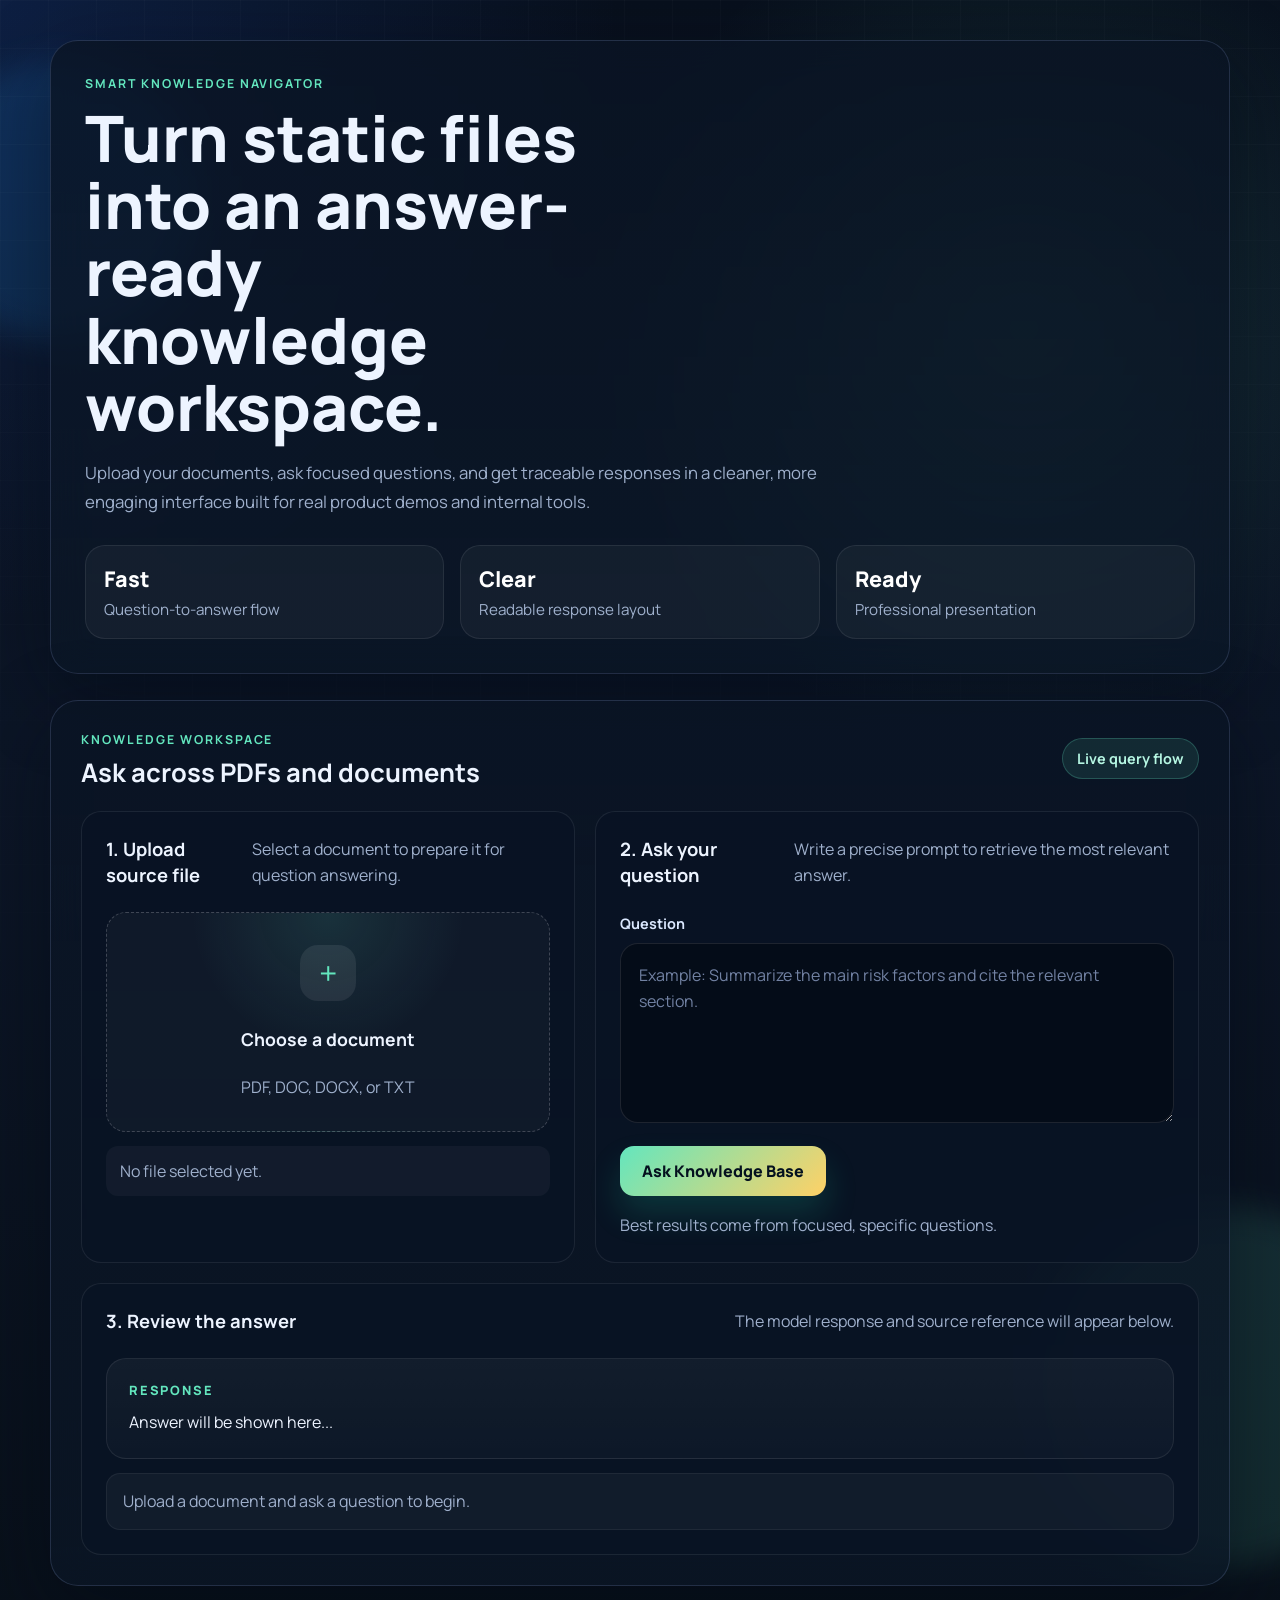
==== index.html @ c0827490 "initial commit" ====
<!DOCTYPE html>
<html lang="en">
<head>
    <meta charset="UTF-8">
    <meta name="viewport" content="width=device-width, initial-scale=1.0">
    <title>Smart Knowledge Navigator</title>
    <link rel="preconnect" href="https://fonts.googleapis.com">
    <link rel="preconnect" href="https://fonts.gstatic.com" crossorigin>
    <link href="https://fonts.googleapis.com/css2?family=Manrope:wght@400;500;600;700;800&display=swap" rel="stylesheet">
    <link rel="stylesheet" href="index.css">
</head>
<body>
    <div class="page-shell">
        <div class="bg-orb orb-one"></div>
        <div class="bg-orb orb-two"></div>
        <div class="grid-glow"></div>

        <main class="app-frame">
            <section class="hero-panel">
                <div class="eyebrow">Smart Knowledge Navigator</div>
                <h1>Turn static files into an answer-ready knowledge workspace.</h1>
                <p class="hero-copy">
                    Upload your documents, ask focused questions, and get traceable responses in a cleaner,
                    more engaging interface built for real product demos and internal tools.
                </p>

                <div class="hero-stats">
                    <div class="stat-card">
                        <span class="stat-value">Fast</span>
                        <span class="stat-label">Question-to-answer flow</span>
                    </div>
                    <div class="stat-card">
                        <span class="stat-value">Clear</span>
                        <span class="stat-label">Readable response layout</span>
                    </div>
                    <div class="stat-card">
                        <span class="stat-value">Ready</span>
                        <span class="stat-label">Professional presentation</span>
                    </div>
                </div>
            </section>

            <section class="workspace-card">
                <div class="workspace-header">
                    <div>
                        <p class="section-kicker">Knowledge workspace</p>
                        <h2>Ask across PDFs and documents</h2>
                    </div>
                    <span class="status-pill">Live query flow</span>
                </div>

                <div class="workspace-grid">
                    <div class="panel upload-panel">
                        <div class="panel-header">
                            <h3>1. Upload source file</h3>
                            <p>Select a document to prepare it for question answering.</p>
                        </div>

                        <label class="upload-dropzone" for="fileInput">
                            <input type="file" id="fileInput" accept=".pdf,.doc,.docx,.txt">
                            <span class="upload-icon">+</span>
                            <span class="upload-title">Choose a document</span>
                            <span class="upload-subtitle">PDF, DOC, DOCX, or TXT</span>
                        </label>

                        <div class="file-meta" id="fileMeta">No file selected yet.</div>
                    </div>

                    <div class="panel query-panel">
                        <div class="panel-header">
                            <h3>2. Ask your question</h3>
                            <p>Write a precise prompt to retrieve the most relevant answer.</p>
                        </div>

                        <label class="input-label" for="question">Question</label>
                        <textarea id="question" placeholder="Example: Summarize the main risk factors and cite the relevant section."></textarea>

                        <div class="action-row">
                            <button id="askButton" type="button" onclick="askQuestion()">Ask Knowledge Base</button>
                            <span class="action-hint">Best results come from focused, specific questions.</span>
                        </div>
                    </div>
                </div>

                <div class="panel response-panel">
                    <div class="panel-header">
                        <h3>3. Review the answer</h3>
                        <p>The model response and source reference will appear below.</p>
                    </div>

                    <div class="answer-card">
                        <div class="answer-label">Response</div>
                        <p id="answer">Answer will be shown here...</p>
                    </div>

                    <div class="ProvideAnswer helper-note" id="reply">
                        Upload a document and ask a question to begin.
                    </div>
                </div>
            </section>
        </main>
    </div>

    <script src="index.js"></script>
</body>
</html>
---- index.css ----
:root {
    --bg: #07111f;
    --bg-soft: #0f1b2e;
    --panel: rgba(10, 20, 36, 0.78);
    --panel-strong: rgba(14, 27, 46, 0.94);
    --panel-border: rgba(168, 191, 255, 0.16);
    --text: #edf4ff;
    --muted: #9fb0cc;
    --accent: #63e6be;
    --accent-strong: #1dd1a1;
    --accent-warm: #ffd166;
    --shadow: 0 24px 80px rgba(2, 8, 20, 0.45);
    --radius-xl: 28px;
    --radius-lg: 20px;
    --radius-md: 14px;
}

* {
    box-sizing: border-box;
}

html {
    scroll-behavior: smooth;
}

body {
    margin: 0;
    min-height: 100vh;
    font-family: "Manrope", sans-serif;
    color: var(--text);
    background:
        radial-gradient(circle at top left, rgba(37, 99, 235, 0.18), transparent 30%),
        radial-gradient(circle at 80% 20%, rgba(99, 230, 190, 0.15), transparent 26%),
        linear-gradient(180deg, #08101d 0%, #0c1627 45%, #08101a 100%);
}

.page-shell {
    position: relative;
    overflow: hidden;
    min-height: 100vh;
    padding: 40px 20px;
}

.bg-orb {
    position: absolute;
    border-radius: 50%;
    filter: blur(16px);
    opacity: 0.7;
    pointer-events: none;
}

.orb-one {
    width: 280px;
    height: 280px;
    top: 60px;
    left: -80px;
    background: rgba(33, 150, 243, 0.22);
}

.orb-two {
    width: 360px;
    height: 360px;
    right: -120px;
    bottom: 60px;
    background: rgba(99, 230, 190, 0.18);
}

.grid-glow {
    position: absolute;
    inset: 0;
    background-image:
        linear-gradient(rgba(255, 255, 255, 0.04) 1px, transparent 1px),
        linear-gradient(90deg, rgba(255, 255, 255, 0.04) 1px, transparent 1px);
    background-size: 48px 48px;
    mask-image: linear-gradient(180deg, rgba(0, 0, 0, 0.55), transparent 80%);
    pointer-events: none;
}

.app-frame {
    position: relative;
    z-index: 1;
    width: min(1180px, 100%);
    margin: 0 auto;
    display: grid;
    gap: 26px;
}

.hero-panel,
.workspace-card {
    backdrop-filter: blur(18px);
    background: linear-gradient(180deg, rgba(10, 20, 36, 0.84), rgba(11, 23, 39, 0.7));
    border: 1px solid var(--panel-border);
    box-shadow: var(--shadow);
}

.hero-panel {
    padding: 34px;
    border-radius: var(--radius-xl);
}

.eyebrow,
.section-kicker {
    margin: 0 0 12px;
    text-transform: uppercase;
    letter-spacing: 0.16em;
    font-size: 0.77rem;
    font-weight: 700;
    color: var(--accent);
}

.hero-panel h1,
.workspace-header h2 {
    margin: 0;
    line-height: 1.05;
}

.hero-panel h1 {
    max-width: 12ch;
    font-size: clamp(2.6rem, 5vw, 4.8rem);
    font-weight: 800;
}

.hero-copy {
    max-width: 760px;
    margin: 18px 0 0;
    font-size: 1.05rem;
    line-height: 1.75;
    color: var(--muted);
}

.hero-stats {
    display: grid;
    grid-template-columns: repeat(3, minmax(0, 1fr));
    gap: 16px;
    margin-top: 28px;
}

.stat-card {
    padding: 18px;
    border-radius: var(--radius-lg);
    background: rgba(255, 255, 255, 0.04);
    border: 1px solid rgba(255, 255, 255, 0.08);
}

.stat-value {
    display: block;
    font-size: 1.35rem;
    font-weight: 800;
    color: white;
}

.stat-label {
    display: block;
    margin-top: 6px;
    color: var(--muted);
    font-size: 0.95rem;
}

.workspace-card {
    border-radius: var(--radius-xl);
    padding: 30px;
}

.workspace-header,
.panel-header,
.action-row {
    display: flex;
    align-items: center;
    justify-content: space-between;
    gap: 16px;
}

.workspace-header {
    margin-bottom: 24px;
}

.workspace-header h2 {
    font-size: clamp(1.6rem, 2vw, 2.3rem);
}

.status-pill {
    padding: 10px 14px;
    border-radius: 999px;
    background: rgba(99, 230, 190, 0.1);
    border: 1px solid rgba(99, 230, 190, 0.24);
    color: #b6f7e3;
    font-weight: 700;
    font-size: 0.9rem;
    white-space: nowrap;
}

.workspace-grid {
    display: grid;
    grid-template-columns: 0.9fr 1.1fr;
    gap: 20px;
}

.panel {
    padding: 24px;
    border-radius: var(--radius-lg);
    background: var(--panel);
    border: 1px solid rgba(255, 255, 255, 0.08);
}

.panel-header {
    align-items: flex-start;
    margin-bottom: 18px;
}

.panel-header h3 {
    margin: 0 0 6px;
    font-size: 1.15rem;
}

.panel-header p,
.file-meta,
.action-hint,
.helper-note {
    margin: 0;
    color: var(--muted);
    line-height: 1.65;
}

.upload-dropzone {
    position: relative;
    display: grid;
    place-items: center;
    gap: 8px;
    min-height: 220px;
    padding: 24px;
    border-radius: var(--radius-lg);
    border: 1.5px dashed rgba(255, 255, 255, 0.2);
    background:
        radial-gradient(circle at top, rgba(99, 230, 190, 0.12), transparent 44%),
        rgba(255, 255, 255, 0.03);
    text-align: center;
    cursor: pointer;
    transition: transform 180ms ease, border-color 180ms ease, background 180ms ease;
}

.upload-dropzone:hover {
    transform: translateY(-2px);
    border-color: rgba(99, 230, 190, 0.42);
    background:
        radial-gradient(circle at top, rgba(99, 230, 190, 0.18), transparent 44%),
        rgba(255, 255, 255, 0.05);
}

.upload-dropzone input[type="file"] {
    position: absolute;
    inset: 0;
    opacity: 0;
    cursor: pointer;
}

.upload-icon {
    display: grid;
    place-items: center;
    width: 56px;
    height: 56px;
    border-radius: 18px;
    background: rgba(255, 255, 255, 0.08);
    font-size: 2rem;
    color: var(--accent);
}

.upload-title {
    font-size: 1.1rem;
    font-weight: 700;
}

.upload-subtitle {
    color: var(--muted);
}

.file-meta {
    margin-top: 14px;
    padding: 12px 14px;
    border-radius: 12px;
    background: rgba(255, 255, 255, 0.04);
}

.input-label {
    display: inline-block;
    margin-bottom: 10px;
    font-size: 0.9rem;
    font-weight: 700;
    color: #dbe8ff;
}

textarea {
    width: 100%;
    min-height: 180px;
    resize: vertical;
    border: 1px solid rgba(255, 255, 255, 0.1);
    border-radius: 18px;
    padding: 18px;
    background: rgba(4, 11, 22, 0.72);
    color: var(--text);
    font: inherit;
    line-height: 1.65;
    outline: none;
    transition: border-color 180ms ease, box-shadow 180ms ease, transform 180ms ease;
}

textarea::placeholder {
    color: #7282a3;
}

textarea:focus {
    border-color: rgba(99, 230, 190, 0.55);
    box-shadow: 0 0 0 4px rgba(99, 230, 190, 0.12);
    transform: translateY(-1px);
}

.action-row {
    margin-top: 18px;
    align-items: center;
    flex-wrap: wrap;
}

button {
    border: 0;
    border-radius: 14px;
    padding: 14px 22px;
    font: inherit;
    font-weight: 800;
    color: #04111f;
    background: linear-gradient(135deg, var(--accent), var(--accent-warm));
    cursor: pointer;
    transition: transform 160ms ease, box-shadow 160ms ease, filter 160ms ease;
    box-shadow: 0 18px 32px rgba(29, 209, 161, 0.18);
}

button:hover {
    transform: translateY(-2px);
    filter: brightness(1.03);
}

button:disabled {
    cursor: wait;
    opacity: 0.7;
    transform: none;
    filter: grayscale(0.1);
}

.response-panel {
    margin-top: 20px;
}

.answer-card {
    padding: 22px;
    border-radius: var(--radius-lg);
    background: linear-gradient(180deg, rgba(255, 255, 255, 0.045), rgba(255, 255, 255, 0.025));
    border: 1px solid rgba(255, 255, 255, 0.08);
}

.answer-label {
    margin-bottom: 10px;
    font-size: 0.8rem;
    text-transform: uppercase;
    letter-spacing: 0.14em;
    color: var(--accent);
    font-weight: 800;
}

#answer {
    margin: 0;
    white-space: pre-wrap;
    color: var(--text);
    line-height: 1.7;
}

.helper-note {
    margin-top: 14px;
    padding: 14px 16px;
    border-radius: 14px;
    background: rgba(255, 255, 255, 0.04);
    border: 1px solid rgba(255, 255, 255, 0.06);
}

.helper-note.error {
    color: #ffd6d6;
    border-color: rgba(255, 107, 107, 0.28);
    background: rgba(255, 107, 107, 0.08);
}

.sources-panel {
    margin-top: 18px;
    padding: 18px;
    border-radius: var(--radius-lg);
    background: rgba(255, 255, 255, 0.03);
    border: 1px solid rgba(255, 255, 255, 0.08);
}

.sources-list {
    display: grid;
    gap: 12px;
}

.source-item {
    padding: 16px;
    border-radius: var(--radius-md);
    background: rgba(4, 11, 22, 0.66);
    border: 1px solid rgba(255, 255, 255, 0.06);
}

.source-item strong {
    display: inline-block;
    margin-bottom: 8px;
    color: #dbe8ff;
}

.source-item p {
    margin: 0;
    color: var(--muted);
    line-height: 1.65;
    white-space: pre-wrap;
}

@media (max-width: 900px) {
    .workspace-grid,
    .hero-stats {
        grid-template-columns: 1fr;
    }

    .workspace-header,
    .panel-header,
    .action-row {
        align-items: flex-start;
        flex-direction: column;
    }

    .hero-panel,
    .workspace-card {
        padding: 22px;
    }
}

@media (max-width: 600px) {
    .page-shell {
        padding: 18px 14px 28px;
    }

    .hero-panel h1 {
        max-width: 100%;
    }

    .upload-dropzone {
        min-height: 180px;
    }

    button {
        width: 100%;
        justify-content: center;
    }
}
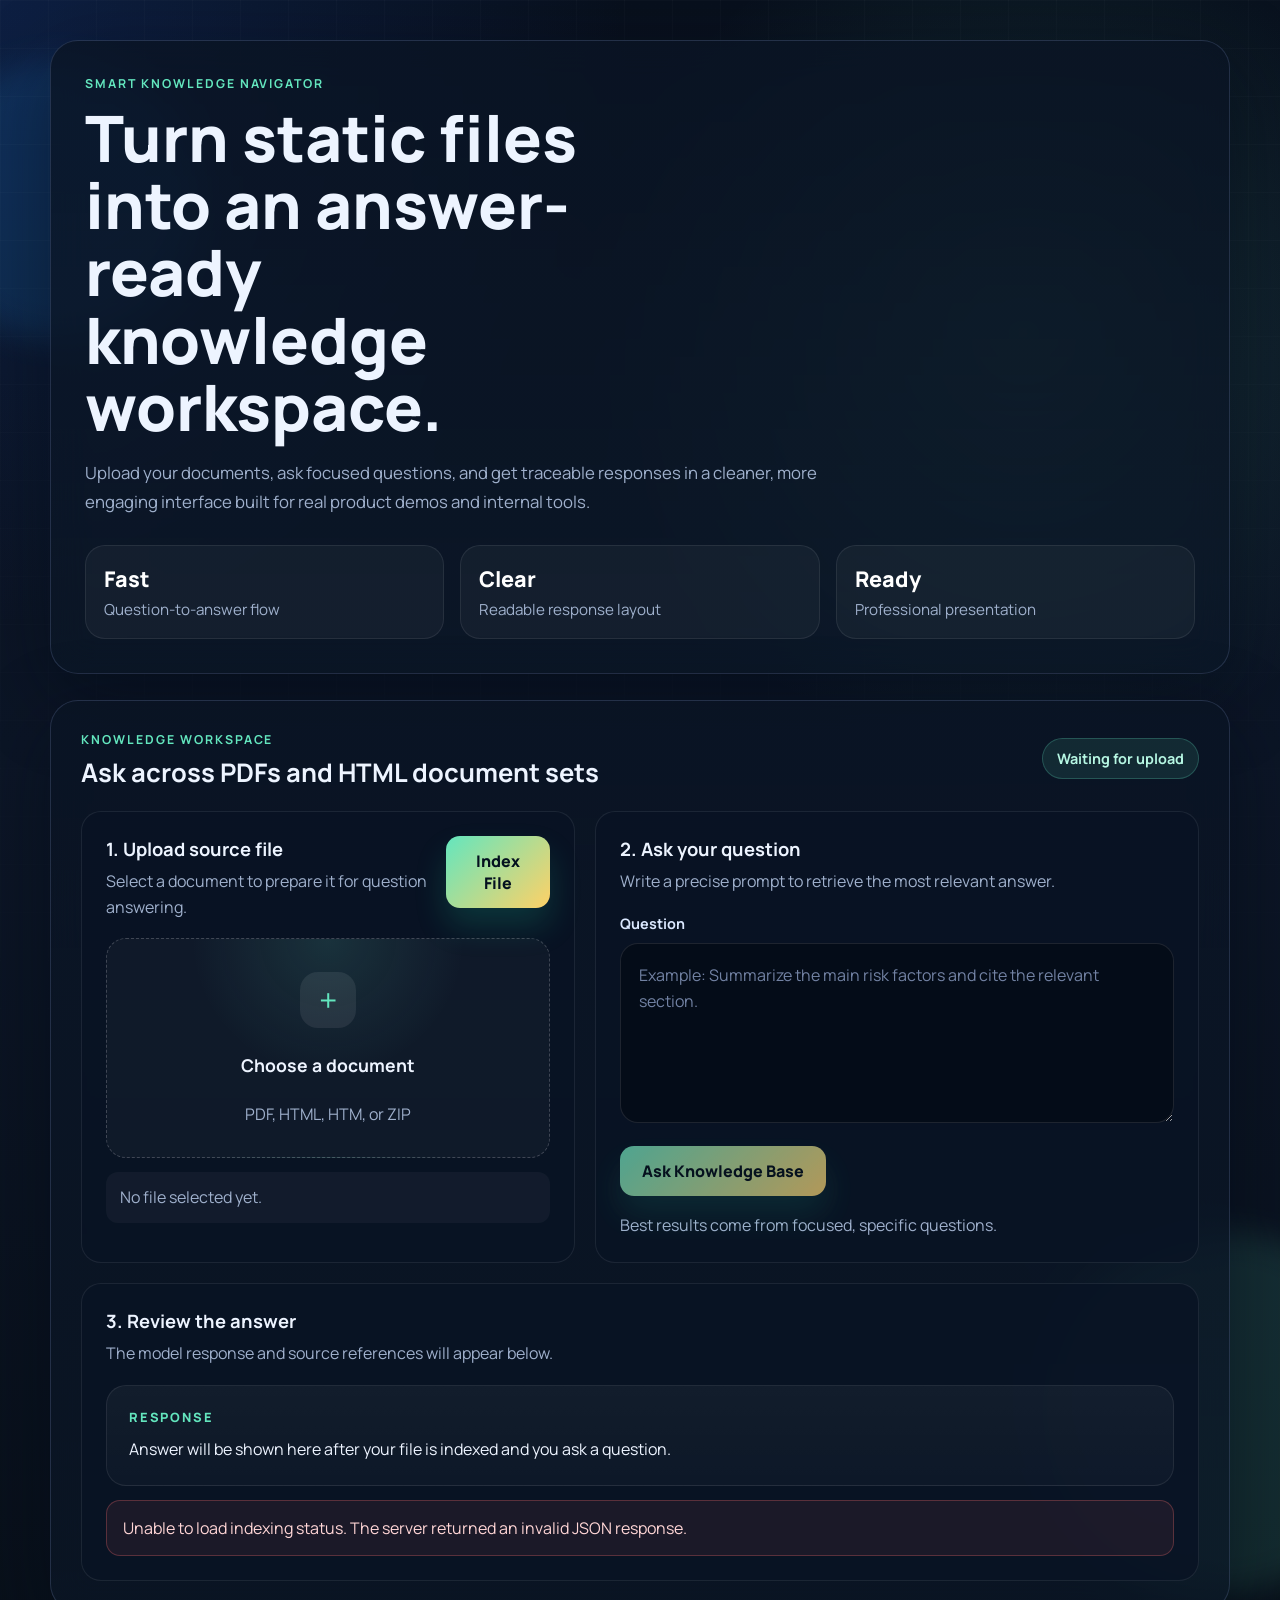
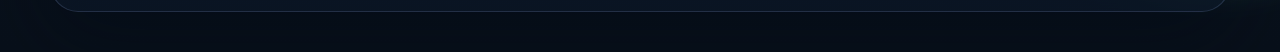
==== commit 7a25601e: "SecondLast" ====
--- a/index.html
+++ b/index.html
@@ -44,23 +44,26 @@
                 <div class="workspace-header">
                     <div>
                         <p class="section-kicker">Knowledge workspace</p>
-                        <h2>Ask across PDFs and documents</h2>
+                        <h2>Ask across PDFs and HTML document sets</h2>
                     </div>
-                    <span class="status-pill">Live query flow</span>
+                    <span class="status-pill" id="statusPill">Waiting for upload</span>
                 </div>
 
                 <div class="workspace-grid">
                     <div class="panel upload-panel">
                         <div class="panel-header">
-                            <h3>1. Upload source file</h3>
-                            <p>Select a document to prepare it for question answering.</p>
+                            <div>
+                                <h3>1. Upload source file</h3>
+                                <p>Select a document to prepare it for question answering.</p>
+                            </div>
+                            <button id="uploadButton" type="button">Index File</button>
                         </div>
 
                         <label class="upload-dropzone" for="fileInput">
-                            <input type="file" id="fileInput" accept=".pdf,.doc,.docx,.txt">
+                            <input type="file" id="fileInput" accept=".pdf,.html,.htm,.zip">
                             <span class="upload-icon">+</span>
                             <span class="upload-title">Choose a document</span>
-                            <span class="upload-subtitle">PDF, DOC, DOCX, or TXT</span>
+                            <span class="upload-subtitle">PDF, HTML, HTM, or ZIP</span>
                         </label>
 
                         <div class="file-meta" id="fileMeta">No file selected yet.</div>
@@ -68,15 +71,17 @@
 
                     <div class="panel query-panel">
                         <div class="panel-header">
-                            <h3>2. Ask your question</h3>
-                            <p>Write a precise prompt to retrieve the most relevant answer.</p>
+                            <div>
+                                <h3>2. Ask your question</h3>
+                                <p>Write a precise prompt to retrieve the most relevant answer.</p>
+                            </div>
                         </div>
 
                         <label class="input-label" for="question">Question</label>
-                        <textarea id="question" placeholder="Example: Summarize the main risk factors and cite the relevant section."></textarea>
+                        <textarea id="question" placeholder="Example: Summarize the main risk factors and cite the relevant section." disabled></textarea>
 
                         <div class="action-row">
-                            <button id="askButton" type="button" onclick="askQuestion()">Ask Knowledge Base</button>
+                            <button id="askButton" type="button" disabled>Ask Knowledge Base</button>
                             <span class="action-hint">Best results come from focused, specific questions.</span>
                         </div>
                     </div>
@@ -84,17 +89,24 @@
 
                 <div class="panel response-panel">
                     <div class="panel-header">
-                        <h3>3. Review the answer</h3>
-                        <p>The model response and source reference will appear below.</p>
+                        <div>
+                            <h3>3. Review the answer</h3>
+                            <p>The model response and source references will appear below.</p>
+                        </div>
                     </div>
 
                     <div class="answer-card">
                         <div class="answer-label">Response</div>
-                        <p id="answer">Answer will be shown here...</p>
+                        <p id="answer">Answer will be shown here after your file is indexed and you ask a question.</p>
                     </div>
 
-                    <div class="ProvideAnswer helper-note" id="reply">
+                    <div class="helper-note" id="reply">
                         Upload a document and ask a question to begin.
+                    </div>
+
+                    <div class="sources-panel" id="sourcesPanel" hidden>
+                        <div class="answer-label">Source Chunks</div>
+                        <div id="sourcesList" class="sources-list"></div>
                     </div>
                 </div>
             </section>
@@ -103,4 +115,4 @@
 
     <script src="index.js"></script>
 </body>
-</html>+</html>
